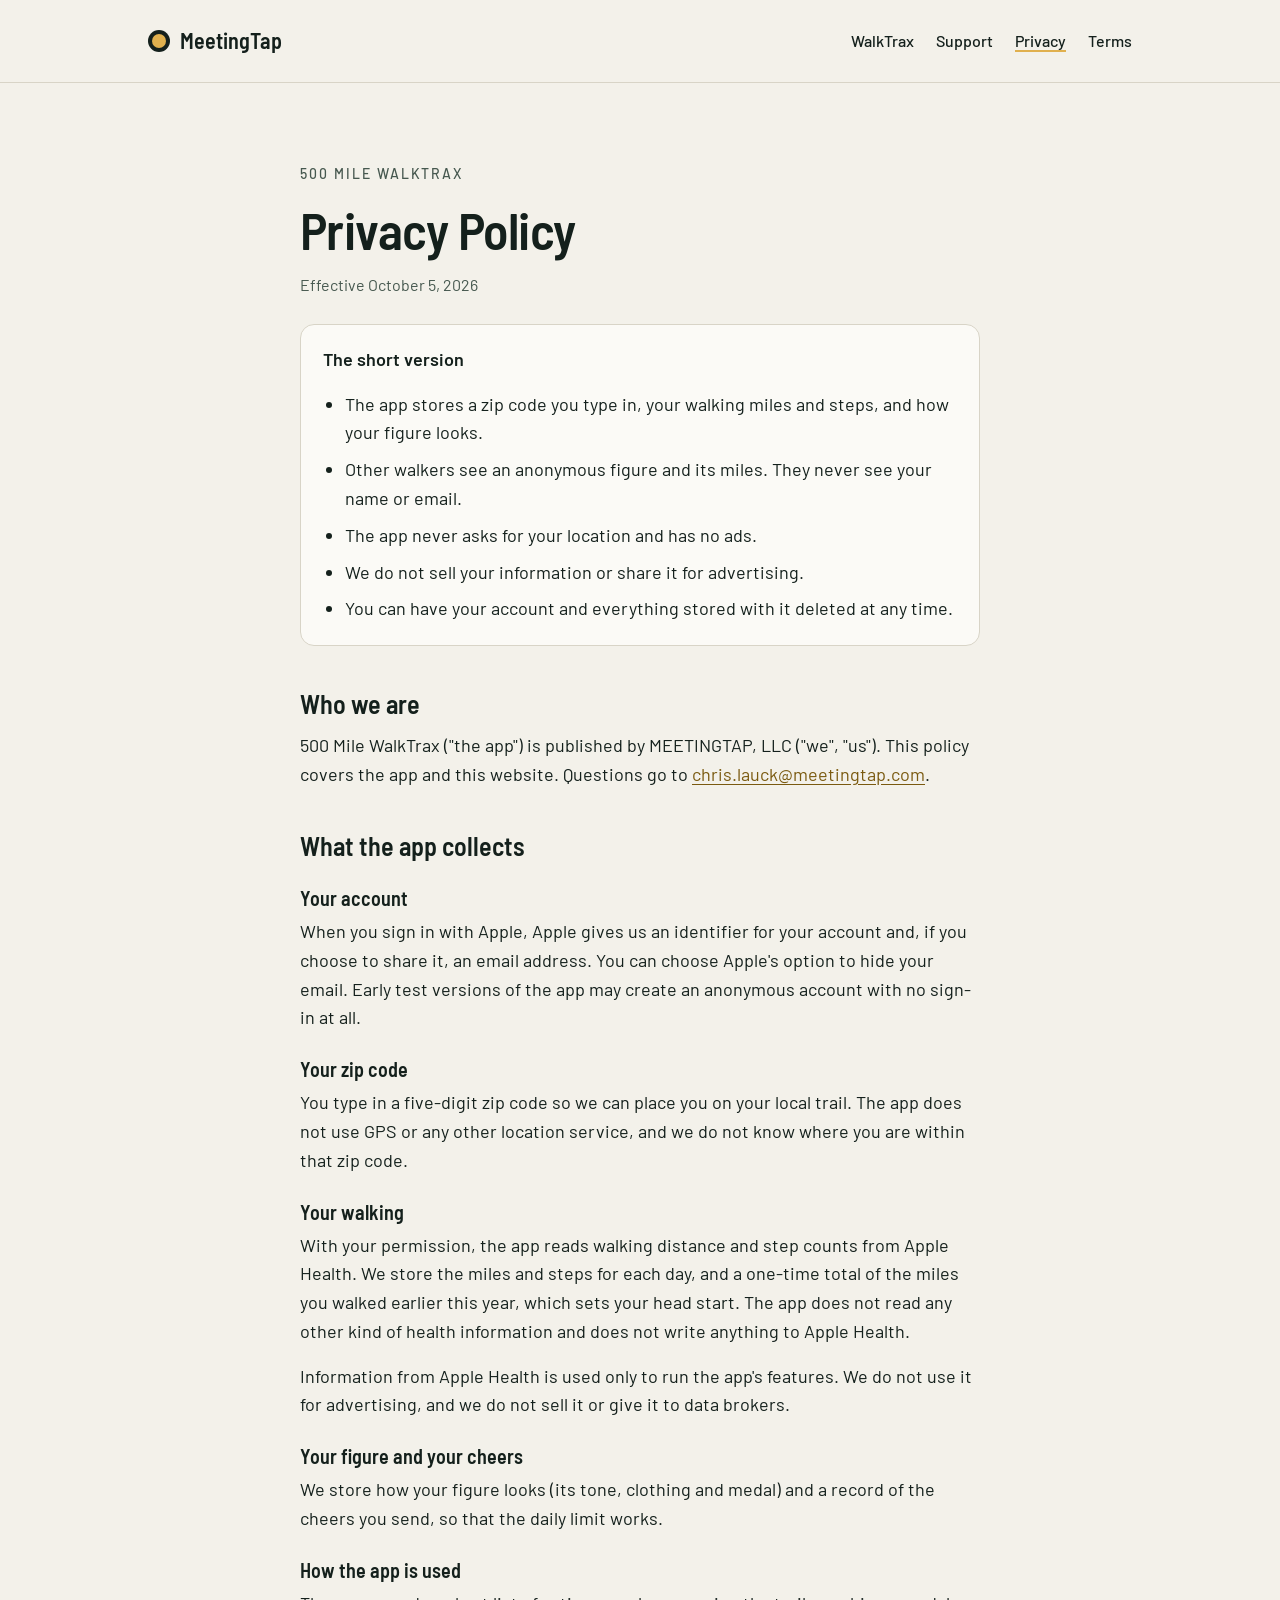
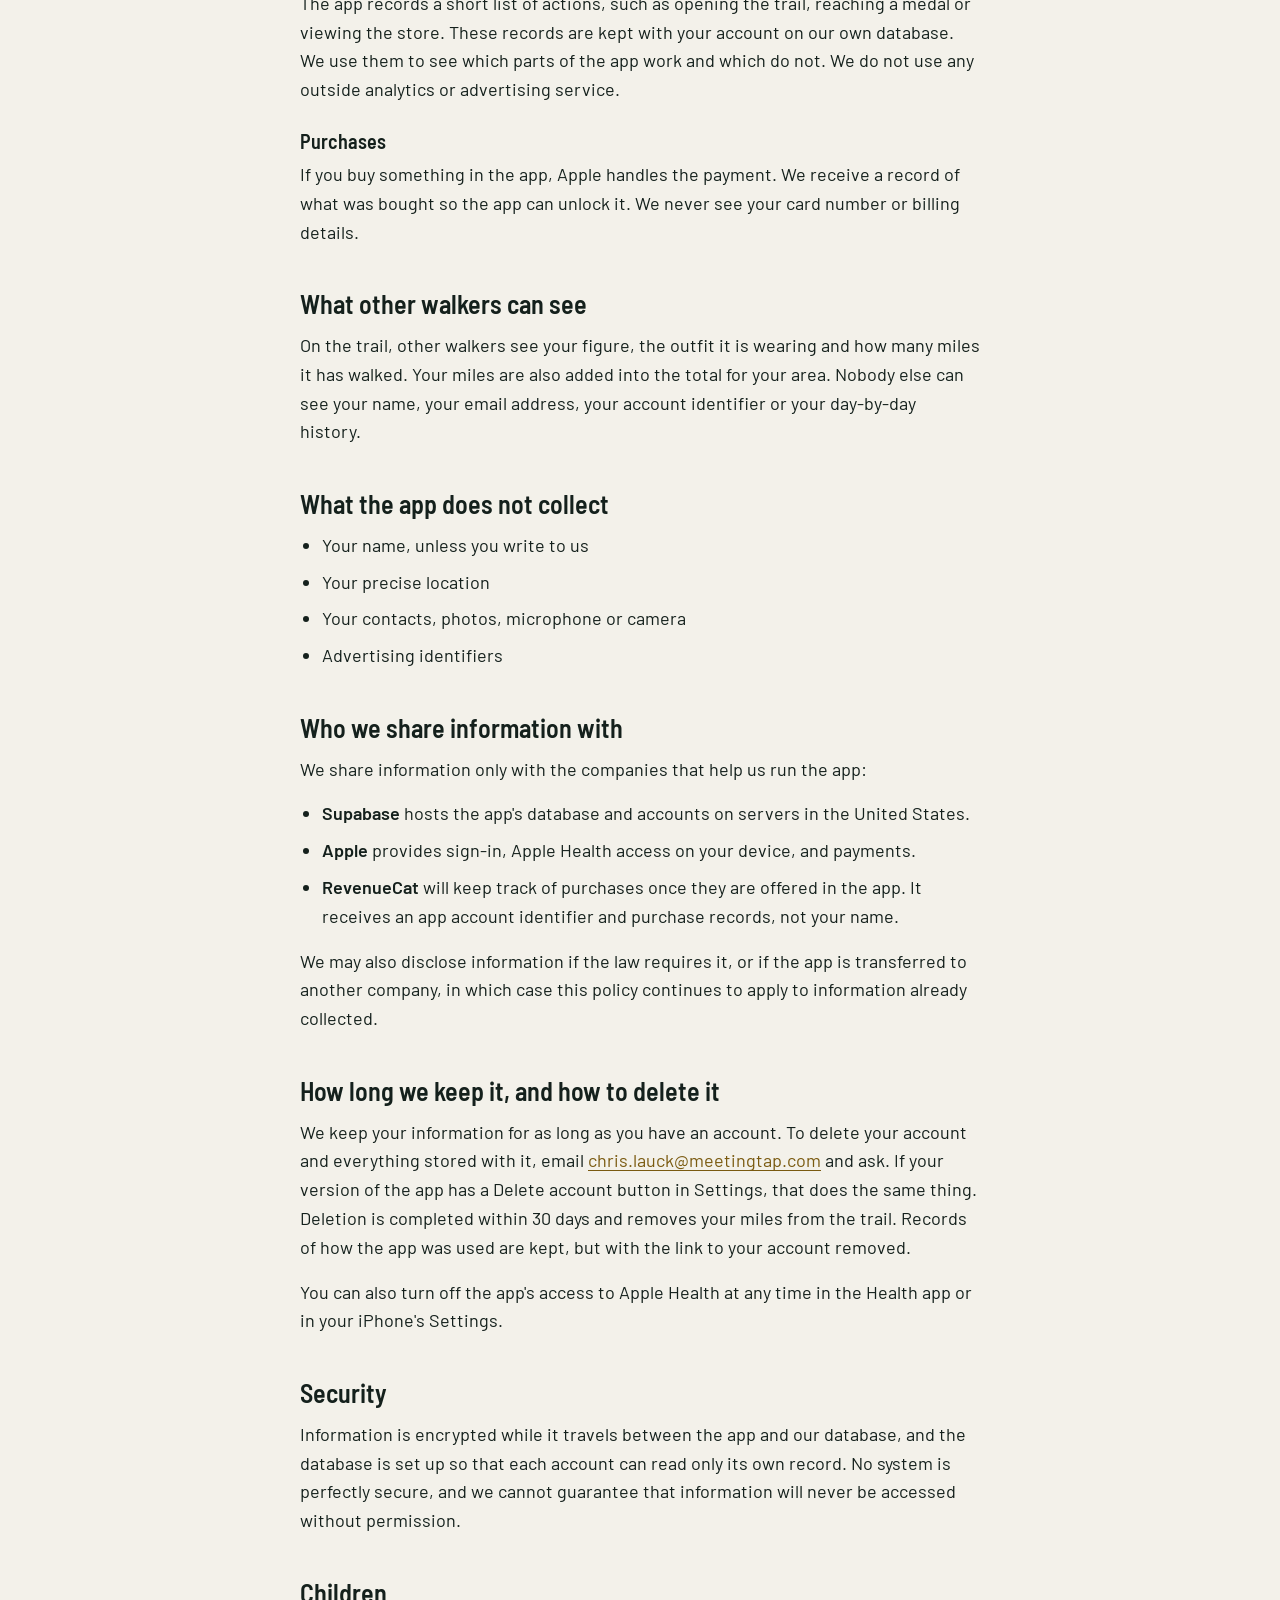
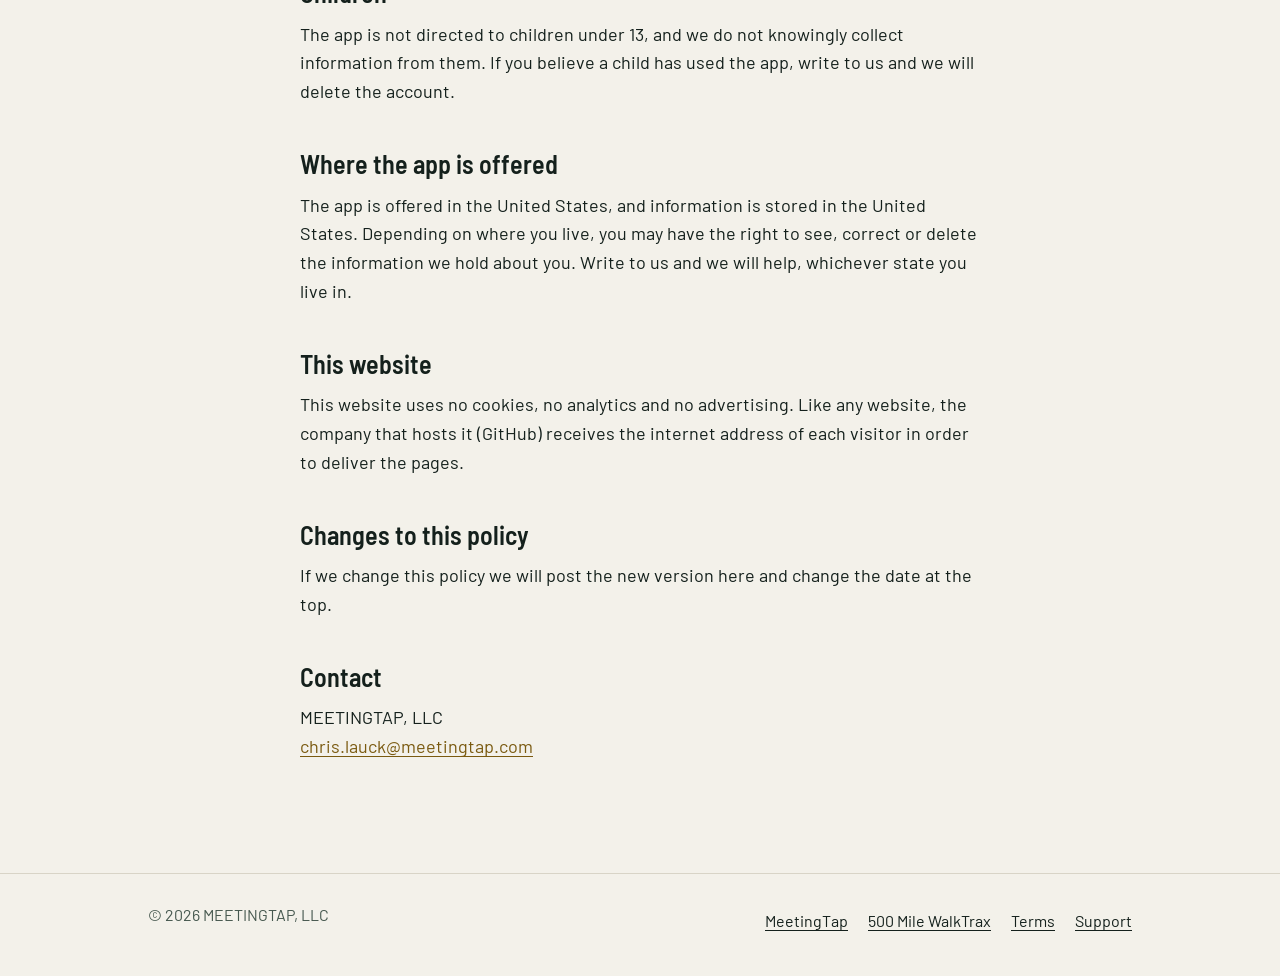
==== walktrax/privacy.html @ 8f2138e8 "Add files via upload" ====
<!doctype html>
<html lang="en">
  <head>
    <meta charset="utf-8" />
    <meta name="viewport" content="width=device-width, initial-scale=1" />
    <title>Privacy Policy | 500 Mile WalkTrax</title>
    <meta name="description" content="What 500 Mile WalkTrax collects, why, who can see it, and how to delete it." />
    <link rel="icon" href="../assets/favicon.svg" type="image/svg+xml" />
    <link rel="stylesheet" href="../assets/site.css" />
  </head>
  <body>
    <header class="site-header">
      <div class="wrap">
        <a class="wordmark" href="../">MeetingTap</a>
        <nav class="site-nav" aria-label="Main">
          <a href="./">WalkTrax</a>
          <a href="support.html">Support</a>
          <a href="privacy.html" aria-current="page">Privacy</a>
          <a href="terms.html">Terms</a>
        </nav>
      </div>
    </header>

    <main class="doc">
      <p class="eyebrow">500 Mile WalkTrax</p>
      <h1>Privacy Policy</h1>
      <p class="dated">Effective October 5, 2026</p>

      <div class="summary">
        <p>The short version</p>
        <ul>
          <li>The app stores a zip code you type in, your walking miles and steps, and how your figure looks.</li>
          <li>Other walkers see an anonymous figure and its miles. They never see your name or email.</li>
          <li>The app never asks for your location and has no ads.</li>
          <li>We do not sell your information or share it for advertising.</li>
          <li>You can have your account and everything stored with it deleted at any time.</li>
        </ul>
      </div>

      <h2>Who we are</h2>
      <p>
        500 Mile WalkTrax ("the app") is published by MEETINGTAP, LLC ("we", "us"). This policy
        covers the app and this website. Questions go to
        <a href="mailto:chris.lauck@meetingtap.com">chris.lauck@meetingtap.com</a>.
      </p>

      <h2>What the app collects</h2>

      <h3>Your account</h3>
      <p>
        When you sign in with Apple, Apple gives us an identifier for your account and, if you
        choose to share it, an email address. You can choose Apple's option to hide your email.
        Early test versions of the app may create an anonymous account with no sign-in at all.
      </p>

      <h3>Your zip code</h3>
      <p>
        You type in a five-digit zip code so we can place you on your local trail. The app does
        not use GPS or any other location service, and we do not know where you are within that
        zip code.
      </p>

      <h3>Your walking</h3>
      <p>
        With your permission, the app reads walking distance and step counts from Apple Health.
        We store the miles and steps for each day, and a one-time total of the miles you walked
        earlier this year, which sets your head start. The app does not read any other kind of
        health information and does not write anything to Apple Health.
      </p>
      <p>
        Information from Apple Health is used only to run the app's features. We do not use it
        for advertising, and we do not sell it or give it to data brokers.
      </p>

      <h3>Your figure and your cheers</h3>
      <p>
        We store how your figure looks (its tone, clothing and medal) and a record of the cheers
        you send, so that the daily limit works.
      </p>

      <h3>How the app is used</h3>
      <p>
        The app records a short list of actions, such as opening the trail, reaching a medal or
        viewing the store. These records are kept with your account on our own database. We use
        them to see which parts of the app work and which do not. We do not use any outside
        analytics or advertising service.
      </p>

      <h3>Purchases</h3>
      <p>
        If you buy something in the app, Apple handles the payment. We receive a record of what
        was bought so the app can unlock it. We never see your card number or billing details.
      </p>

      <h2>What other walkers can see</h2>
      <p>
        On the trail, other walkers see your figure, the outfit it is wearing and how many miles
        it has walked. Your miles are also added into the total for your area. Nobody else can
        see your name, your email address, your account identifier or your day-by-day history.
      </p>

      <h2>What the app does not collect</h2>
      <ul>
        <li>Your name, unless you write to us</li>
        <li>Your precise location</li>
        <li>Your contacts, photos, microphone or camera</li>
        <li>Advertising identifiers</li>
      </ul>

      <h2>Who we share information with</h2>
      <p>We share information only with the companies that help us run the app:</p>
      <ul>
        <li><strong>Supabase</strong> hosts the app's database and accounts on servers in the United States.</li>
        <li><strong>Apple</strong> provides sign-in, Apple Health access on your device, and payments.</li>
        <li>
          <strong>RevenueCat</strong> will keep track of purchases once they are offered in the
          app. It receives an app account identifier and purchase records, not your name.
        </li>
      </ul>
      <p>
        We may also disclose information if the law requires it, or if the app is transferred to
        another company, in which case this policy continues to apply to information already
        collected.
      </p>

      <h2>How long we keep it, and how to delete it</h2>
      <p>
        We keep your information for as long as you have an account. To delete your account and
        everything stored with it, email
        <a href="mailto:chris.lauck@meetingtap.com">chris.lauck@meetingtap.com</a> and ask. If
        your version of the app has a Delete account button in
        Settings, that does the same thing. Deletion is completed within 30 days and removes your
        miles from the trail. Records of how the app was used are kept, but with the link to
        your account removed.
      </p>
      <p>
        You can also turn off the app's access to Apple Health at any time in the Health app or
        in your iPhone's Settings.
      </p>

      <h2>Security</h2>
      <p>
        Information is encrypted while it travels between the app and our database, and the
        database is set up so that each account can read only its own record. No system is
        perfectly secure, and we cannot guarantee that information will never be accessed
        without permission.
      </p>

      <h2>Children</h2>
      <p>
        The app is not directed to children under 13, and we do not knowingly collect information
        from them. If you believe a child has used the app, write to us and we will delete the
        account.
      </p>

      <h2>Where the app is offered</h2>
      <p>
        The app is offered in the United States, and information is stored in the United States.
        Depending on where you live, you may have the right to see, correct or delete the
        information we hold about you. Write to us and we will help, whichever state you live in.
      </p>

      <h2>This website</h2>
      <p>
        This website uses no cookies, no analytics and no advertising. Like any website, the
        company that hosts it (GitHub) receives the internet address of each visitor in order to
        deliver the pages.
      </p>

      <h2>Changes to this policy</h2>
      <p>
        If we change this policy we will post the new version here and change the date at the
        top.
      </p>

      <h2>Contact</h2>
      <p>
        MEETINGTAP, LLC<br />
        <a href="mailto:chris.lauck@meetingtap.com">chris.lauck@meetingtap.com</a>
      </p>
    </main>

    <footer class="site-footer">
      <div class="wrap">
        <p>&copy; 2026 MEETINGTAP, LLC</p>
        <nav aria-label="Footer">
          <a href="../">MeetingTap</a>
          <a href="./">500 Mile WalkTrax</a>
          <a href="terms.html">Terms</a>
          <a href="support.html">Support</a>
        </nav>
      </div>
    </footer>
  </body>
</html>
---- assets/site.css ----
/* meetingtap.com — one stylesheet for every page. No scripts, no trackers. */

@font-face {
  font-family: 'Barlow';
  font-weight: 400;
  font-display: swap;
  src: url('fonts/barlow-400.woff2') format('woff2');
}
@font-face {
  font-family: 'Barlow';
  font-weight: 500;
  font-display: swap;
  src: url('fonts/barlow-500.woff2') format('woff2');
}
@font-face {
  font-family: 'Barlow';
  font-weight: 600;
  font-display: swap;
  src: url('fonts/barlow-600.woff2') format('woff2');
}
@font-face {
  font-family: 'Barlow Semi Condensed';
  font-weight: 600;
  font-display: swap;
  src: url('fonts/barlow-semi-condensed-600.woff2') format('woff2');
}

:root {
  --paper: #f3f1ea;
  --card: #fbfaf6;
  --ink: #14201c;
  --ink-soft: #46584f;
  --rule: #d8d4c7;
  --link: #7a5a10;

  --ground: #14201c;
  --surface: #1d2b26;
  --line: #2f4239;
  --light: #e8e6df;
  --light-soft: #9db0a6;
  --gold: #e0b04e;

  --body: 'Barlow', system-ui, -apple-system, 'Segoe UI', sans-serif;
  --display: 'Barlow Semi Condensed', 'Barlow', system-ui, sans-serif;
  --gutter: clamp(20px, 5vw, 48px);
  --wide: 1080px;
  --text: 680px;
}

*,
*::before,
*::after {
  box-sizing: border-box;
}

html {
  -webkit-text-size-adjust: 100%;
  scroll-behavior: smooth;
}

body {
  margin: 0;
  background: var(--paper);
  color: var(--ink);
  font-family: var(--body);
  font-size: 18px;
  line-height: 1.6;
}

img {
  display: block;
  max-width: 100%;
  height: auto;
}

a {
  color: var(--link);
  text-underline-offset: 3px;
}
a:hover {
  text-decoration-thickness: 2px;
}
:focus-visible {
  outline: 3px solid var(--gold);
  outline-offset: 3px;
  border-radius: 4px;
}

h1,
h2,
h3 {
  font-family: var(--display);
  font-weight: 600;
  line-height: 1.1;
  margin: 0;
  text-wrap: balance;
}
h1 {
  font-size: clamp(40px, 7vw, 68px);
  letter-spacing: -0.01em;
}
h2 {
  font-size: clamp(28px, 4vw, 38px);
}
h3 {
  font-size: 22px;
}
p {
  margin: 0;
}

.wrap {
  max-width: var(--wide);
  margin: 0 auto;
  padding-left: var(--gutter);
  padding-right: var(--gutter);
}

.eyebrow {
  font-size: 14px;
  font-weight: 500;
  letter-spacing: 0.14em;
  text-transform: uppercase;
  color: var(--ink-soft);
}

.lede {
  font-size: clamp(19px, 2.2vw, 22px);
  line-height: 1.5;
  color: var(--ink-soft);
  max-width: 34em;
}

/* Header */

.site-header {
  border-bottom: 1px solid var(--rule);
}
.site-header .wrap {
  display: flex;
  flex-wrap: wrap;
  align-items: center;
  justify-content: space-between;
  gap: 8px 24px;
  padding-top: 18px;
  padding-bottom: 18px;
}
.wordmark {
  font-family: var(--display);
  font-weight: 600;
  font-size: 22px;
  color: var(--ink);
  text-decoration: none;
  display: inline-flex;
  align-items: center;
  gap: 10px;
}
.wordmark::before {
  content: '';
  width: 14px;
  height: 14px;
  border-radius: 50%;
  background: var(--gold);
  box-shadow: 0 0 0 4px var(--ink);
  margin: 4px;
}
.site-nav {
  display: flex;
  flex-wrap: wrap;
  gap: 4px 22px;
  font-size: 16px;
  font-weight: 500;
}
.site-nav a {
  color: var(--ink);
  text-decoration: none;
  padding: 10px 0;
}
.site-nav a:hover,
.site-nav a[aria-current='page'] {
  text-decoration: underline;
  text-decoration-thickness: 2px;
  text-decoration-color: var(--gold);
}

/* Home */

.intro {
  padding: clamp(56px, 10vw, 120px) 0 clamp(40px, 7vw, 72px);
  display: grid;
  gap: 22px;
}
.section {
  padding: clamp(40px, 7vw, 72px) 0;
  border-top: 1px solid var(--rule);
  display: grid;
  gap: 28px;
}

.app-card {
  display: grid;
  grid-template-columns: minmax(0, 1fr) 200px;
  align-items: center;
  gap: 32px;
  background: var(--ground);
  color: var(--light);
  border-radius: 20px;
  padding: clamp(24px, 4vw, 44px);
  padding-bottom: 0;
  overflow: hidden;
  text-decoration: none;
}
.app-card .eyebrow {
  color: var(--gold);
}
.app-card h3 {
  font-size: clamp(28px, 4vw, 40px);
  margin: 10px 0 12px;
}
.app-card p {
  color: var(--light-soft);
  max-width: 30em;
}
.app-card .more {
  display: inline-block;
  margin: 22px 0 clamp(24px, 4vw, 44px);
  color: var(--gold);
  font-weight: 600;
  text-decoration: underline;
  text-underline-offset: 4px;
}
.app-card:hover .more {
  text-decoration-thickness: 2px;
}
.app-card img {
  align-self: end;
  border-radius: 22px 22px 0 0;
  border: 1px solid var(--line);
  border-bottom: 0;
  aspect-ratio: 600 / 760;
  object-fit: cover;
  object-position: top;
}

.contact {
  display: grid;
  gap: 10px;
}
.contact a {
  font-size: clamp(20px, 3vw, 26px);
  font-weight: 500;
  overflow-wrap: anywhere;
}

/* WalkTrax */

.dark {
  background: var(--ground);
  color: var(--light);
}
.dark .eyebrow {
  color: var(--gold);
}
.dark .lede,
.dark .soft {
  color: var(--light-soft);
}
.dark a {
  color: var(--gold);
}

.hero .wrap {
  display: grid;
  grid-template-columns: minmax(0, 1fr) minmax(0, 300px);
  align-items: end;
  gap: clamp(28px, 6vw, 72px);
  padding-top: clamp(48px, 8vw, 96px);
}
.hero-text {
  display: grid;
  gap: 22px;
  align-self: center;
  padding-bottom: clamp(40px, 7vw, 88px);
}
.status {
  display: inline-flex;
  align-items: center;
  gap: 10px;
  justify-self: start;
  border: 1px solid var(--line);
  border-radius: 999px;
  padding: 8px 16px;
  font-size: 16px;
  font-weight: 500;
}
.status::before {
  content: '';
  width: 9px;
  height: 9px;
  border-radius: 50%;
  background: var(--gold);
}
.hero img {
  border-radius: 28px 28px 0 0;
  border: 1px solid var(--line);
  border-bottom: 0;
  aspect-ratio: 600 / 980;
  object-fit: cover;
  object-position: top;
}

.medals {
  display: flex;
  flex-wrap: wrap;
  gap: 10px;
  list-style: none;
  margin: 0;
  padding: 0;
}
.medals li {
  width: 52px;
  height: 52px;
  border-radius: 50%;
  display: grid;
  place-items: center;
  background: var(--gold);
  color: var(--ground);
  font-weight: 600;
  font-size: 17px;
  font-variant-numeric: tabular-nums;
}

.feature .wrap {
  display: grid;
  grid-template-columns: minmax(0, 260px) minmax(0, 1fr);
  align-items: center;
  gap: clamp(28px, 7vw, 96px);
  padding-top: clamp(48px, 8vw, 96px);
  padding-bottom: clamp(48px, 8vw, 96px);
}
.feature + .feature .wrap {
  border-top: 1px solid var(--rule);
}
.feature.flip .wrap {
  grid-template-columns: minmax(0, 1fr) minmax(0, 260px);
}
.feature.flip img {
  order: 2;
}
.feature img {
  border-radius: 26px;
  border: 1px solid var(--rule);
}
.feature-text {
  display: grid;
  gap: 16px;
  max-width: 30em;
}
.feature-text p {
  color: var(--ink-soft);
}

.pair {
  display: grid;
  grid-template-columns: repeat(2, minmax(0, 1fr));
  gap: 20px;
}
.panel {
  background: var(--surface);
  border-radius: 18px;
  padding: clamp(22px, 3vw, 32px);
  display: grid;
  gap: 12px;
  align-content: start;
}
.plain .wrap {
  padding-top: clamp(48px, 8vw, 88px);
  padding-bottom: clamp(48px, 8vw, 88px);
  display: grid;
  gap: 28px;
}
.plain.note .wrap {
  padding-top: 28px;
  padding-bottom: 28px;
}
.caption {
  font-size: 15px;
  color: var(--ink-soft);
}

/* Legal and support pages */

.doc {
  max-width: calc(var(--text) + 2 * var(--gutter));
  margin: 0 auto;
  padding: clamp(40px, 7vw, 80px) var(--gutter) clamp(56px, 8vw, 96px);
}
.doc h1 {
  font-size: clamp(36px, 6vw, 52px);
  margin: 12px 0 14px;
}
.doc h2 {
  font-size: 26px;
  margin: 44px 0 12px;
}
.doc h3 {
  font-size: 20px;
  margin: 26px 0 8px;
}
.doc p,
.doc ul {
  margin: 0 0 16px;
}
.doc ul {
  padding-left: 22px;
}
.doc li {
  margin-bottom: 8px;
}
.doc .dated {
  color: var(--ink-soft);
  font-size: 16px;
}
.summary {
  background: var(--card);
  border: 1px solid var(--rule);
  border-radius: 14px;
  padding: 20px 22px 6px;
  margin: 26px 0 8px;
}
.summary p:first-child {
  font-weight: 600;
}

/* Footer */

.site-footer {
  border-top: 1px solid var(--rule);
  font-size: 16px;
  color: var(--ink-soft);
}
.site-footer .wrap {
  display: flex;
  flex-wrap: wrap;
  justify-content: space-between;
  gap: 10px 28px;
  padding-top: 28px;
  padding-bottom: 36px;
}
.site-footer nav {
  display: flex;
  flex-wrap: wrap;
  gap: 4px 20px;
}
.site-footer a {
  color: var(--ink);
  padding: 6px 0;
}

/* Narrow screens */

@media (max-width: 760px) {
  .hero .wrap,
  .feature .wrap,
  .feature.flip .wrap,
  .app-card {
    grid-template-columns: minmax(0, 1fr);
  }
  .hero-text {
    padding-bottom: 0;
  }
  .pair {
    grid-template-columns: minmax(0, 1fr);
  }
  .hero img,
  .feature img,
  .app-card img {
    width: min(100%, 280px);
    margin: 0 auto;
  }
  .feature.flip img {
    order: 0;
  }
  .app-card .more {
    margin-bottom: 4px;
  }
}

@media (prefers-reduced-motion: reduce) {
  html {
    scroll-behavior: auto;
  }
}
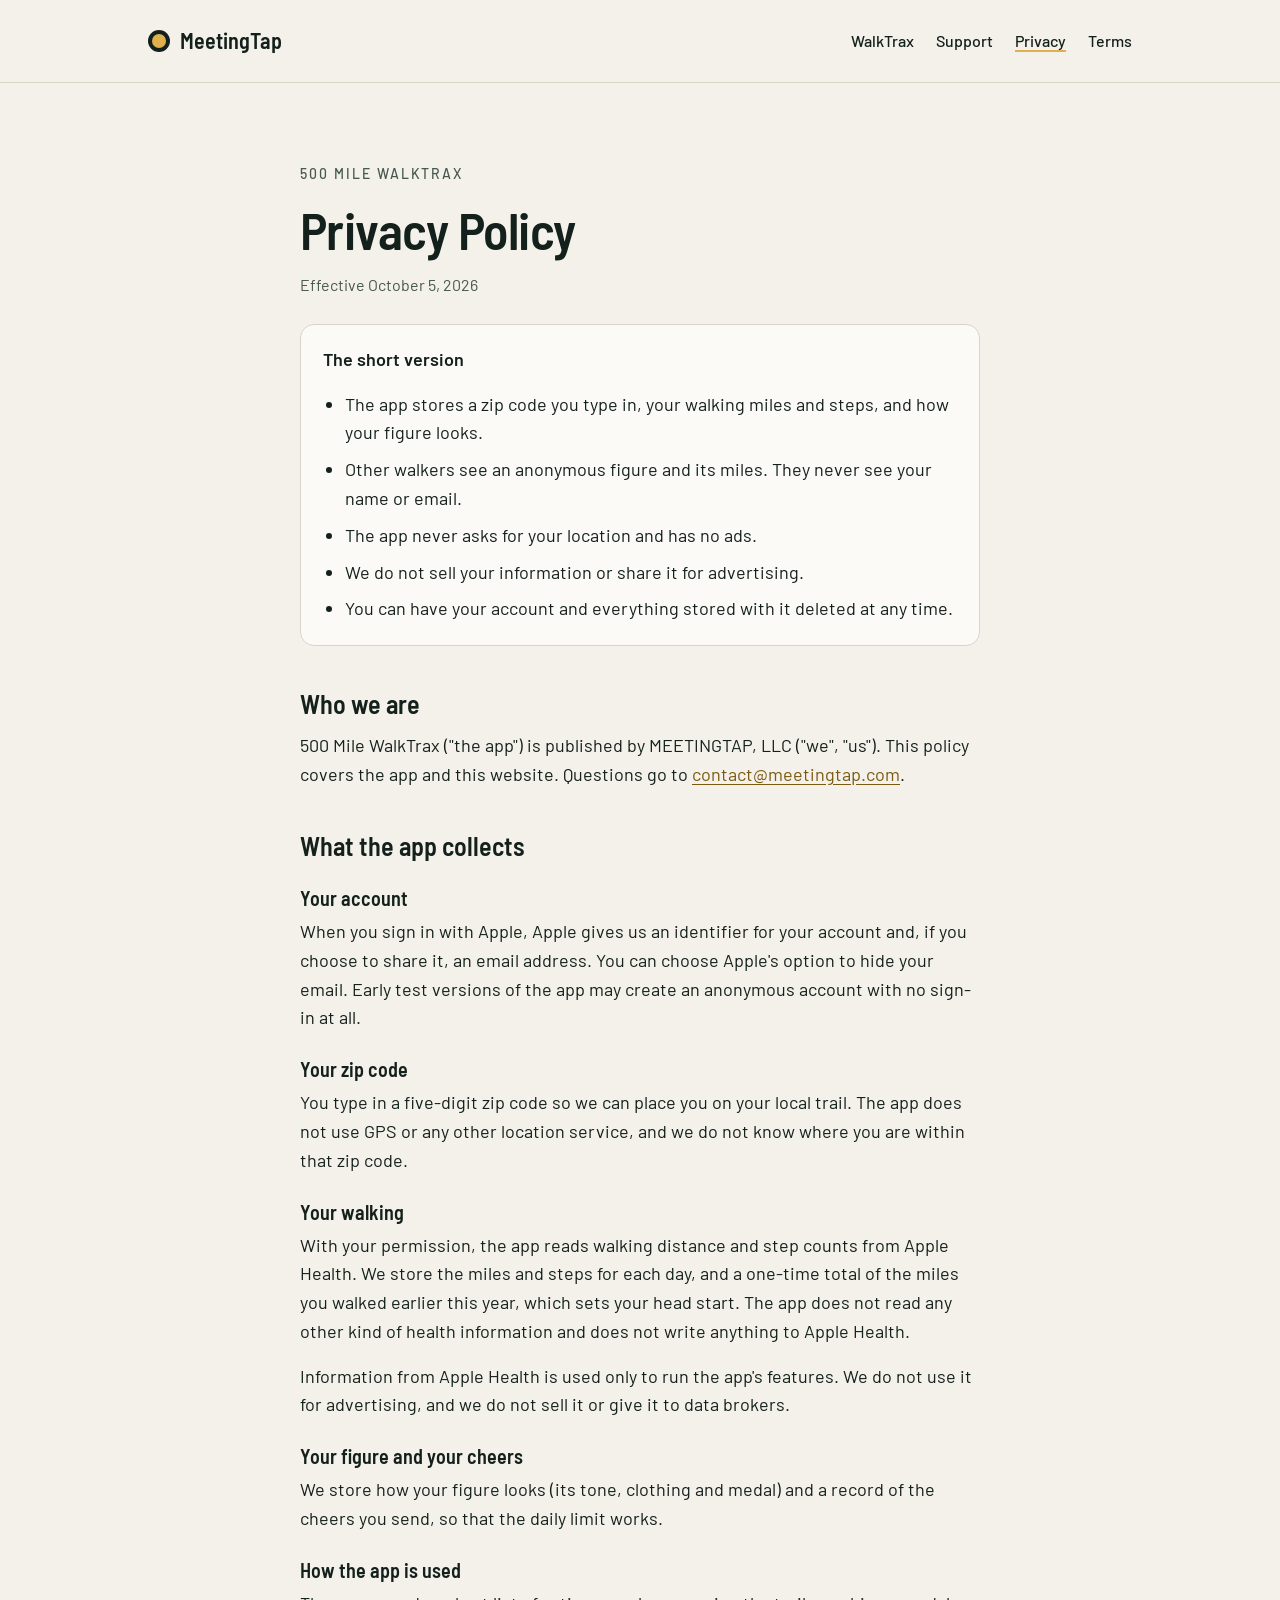
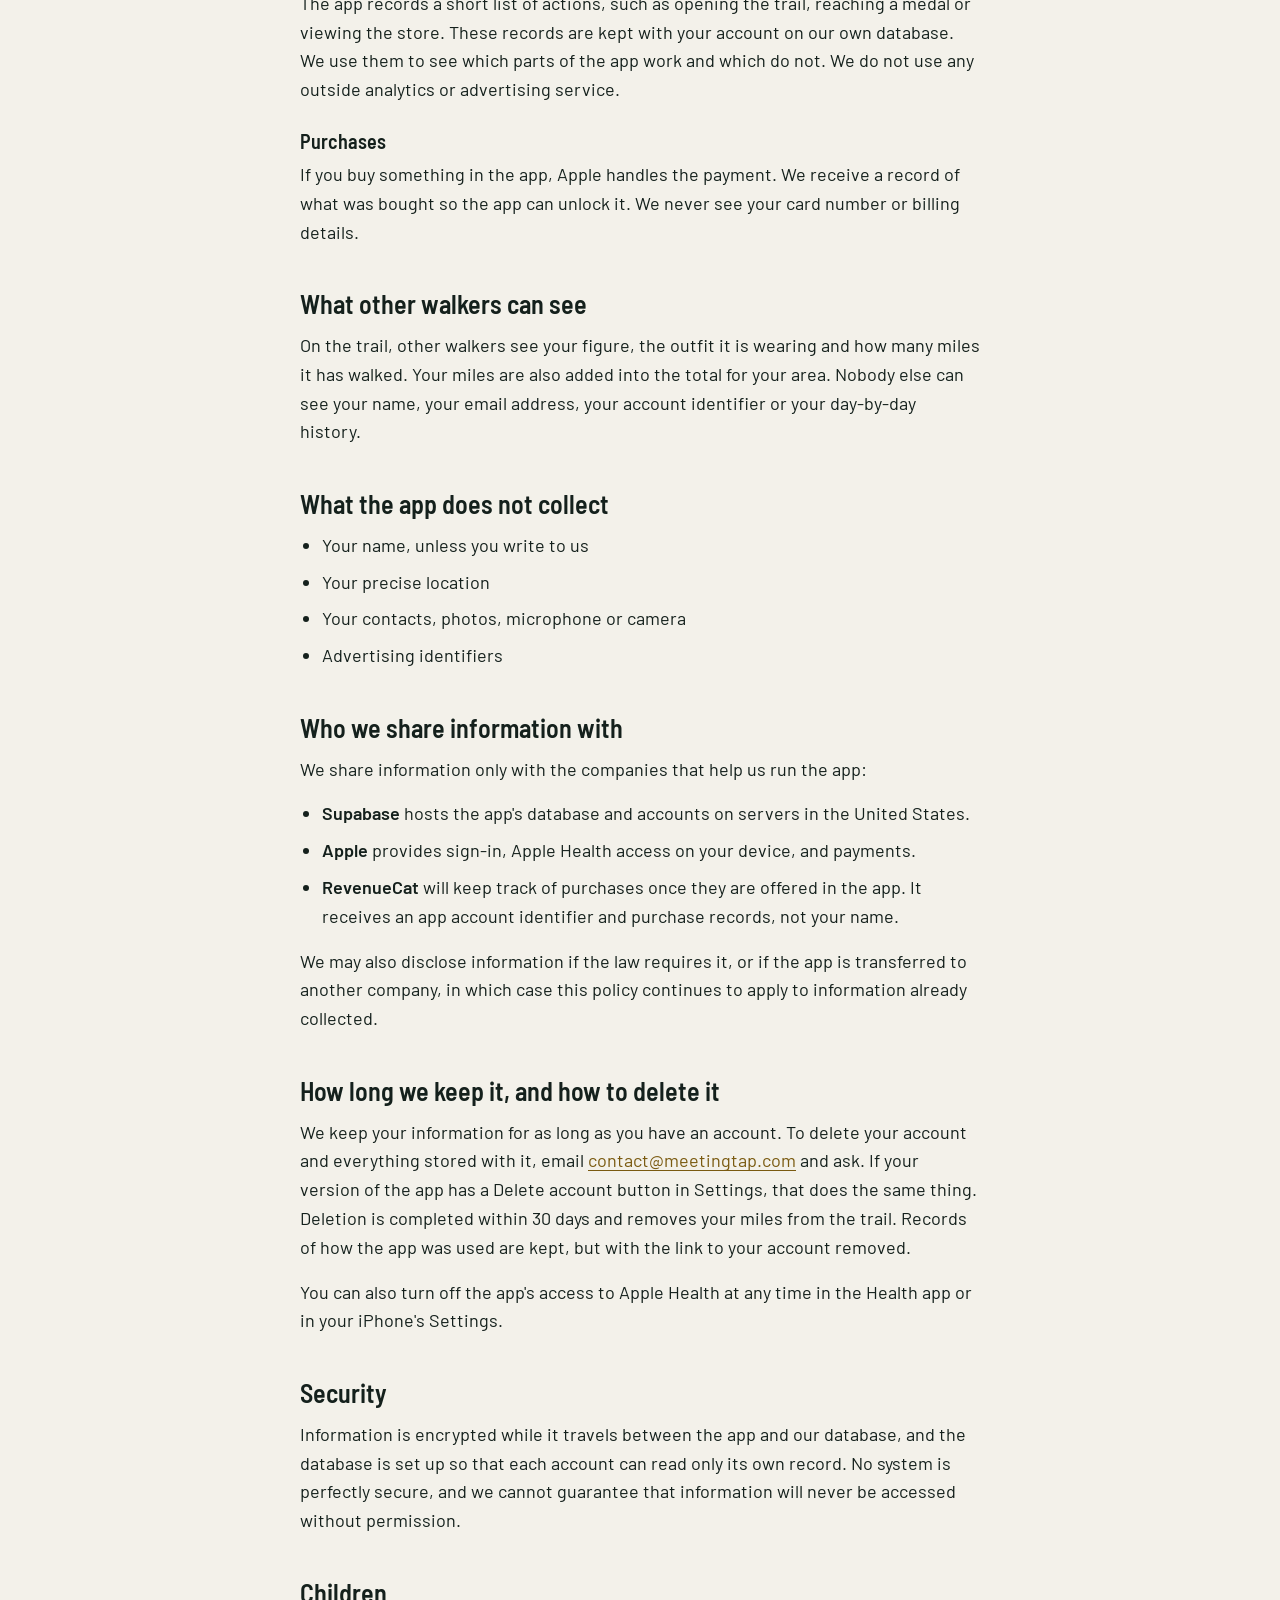
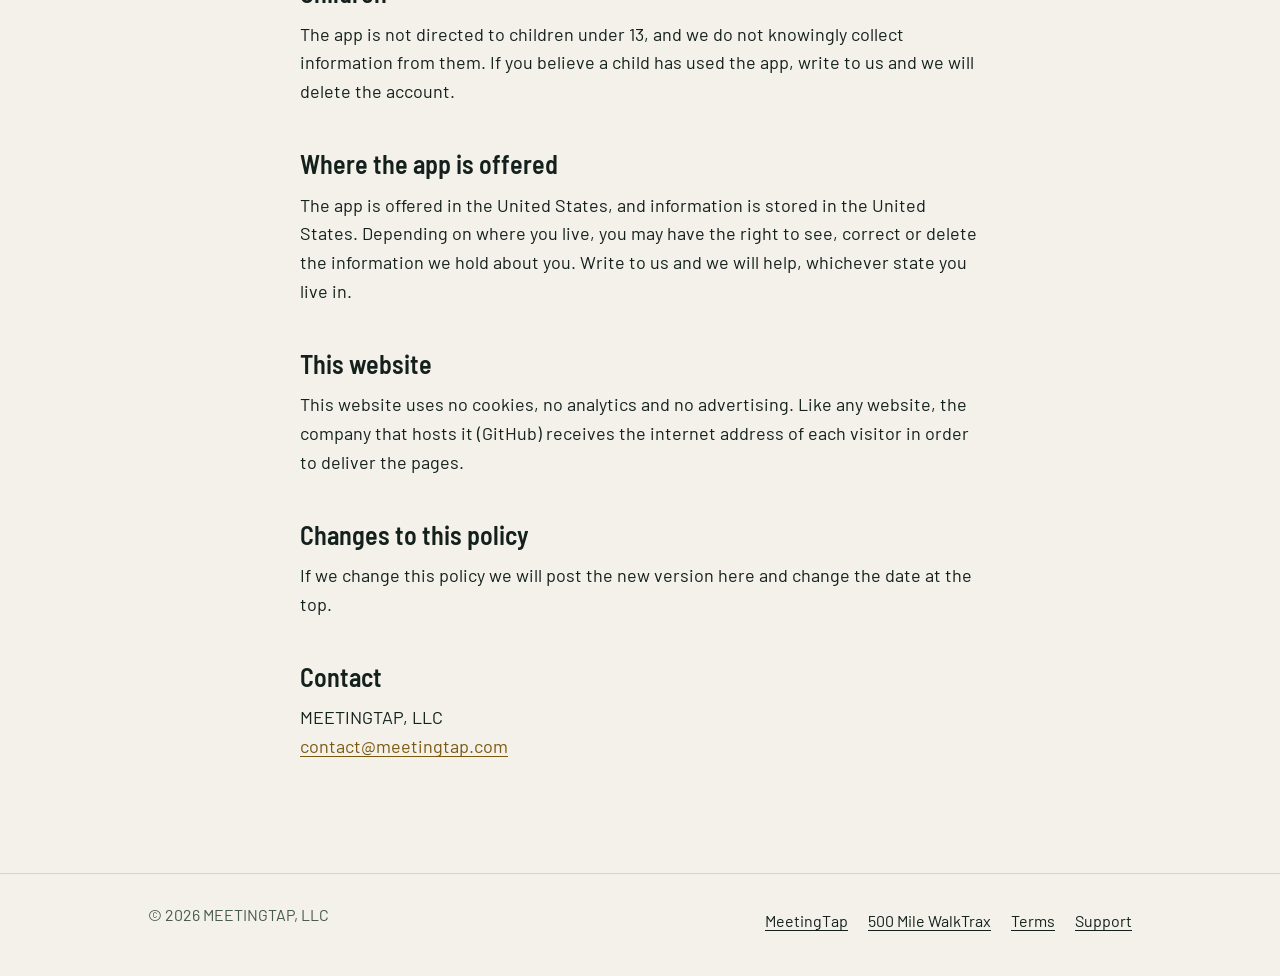
==== commit 047748c0: "Add files via upload" ====
--- a/walktrax/privacy.html
+++ b/walktrax/privacy.html
@@ -41,7 +41,7 @@
       <p>
         500 Mile WalkTrax ("the app") is published by MEETINGTAP, LLC ("we", "us"). This policy
         covers the app and this website. Questions go to
-        <a href="mailto:chris.lauck@meetingtap.com">chris.lauck@meetingtap.com</a>.
+        <a href="mailto:contact@meetingtap.com">contact@meetingtap.com</a>.
       </p>
 
       <h2>What the app collects</h2>
@@ -127,7 +127,7 @@
       <p>
         We keep your information for as long as you have an account. To delete your account and
         everything stored with it, email
-        <a href="mailto:chris.lauck@meetingtap.com">chris.lauck@meetingtap.com</a> and ask. If
+        <a href="mailto:contact@meetingtap.com">contact@meetingtap.com</a> and ask. If
         your version of the app has a Delete account button in
         Settings, that does the same thing. Deletion is completed within 30 days and removes your
         miles from the trail. Records of how the app was used are kept, but with the link to
@@ -176,7 +176,7 @@
       <h2>Contact</h2>
       <p>
         MEETINGTAP, LLC<br />
-        <a href="mailto:chris.lauck@meetingtap.com">chris.lauck@meetingtap.com</a>
+        <a href="mailto:contact@meetingtap.com">contact@meetingtap.com</a>
       </p>
     </main>
 
